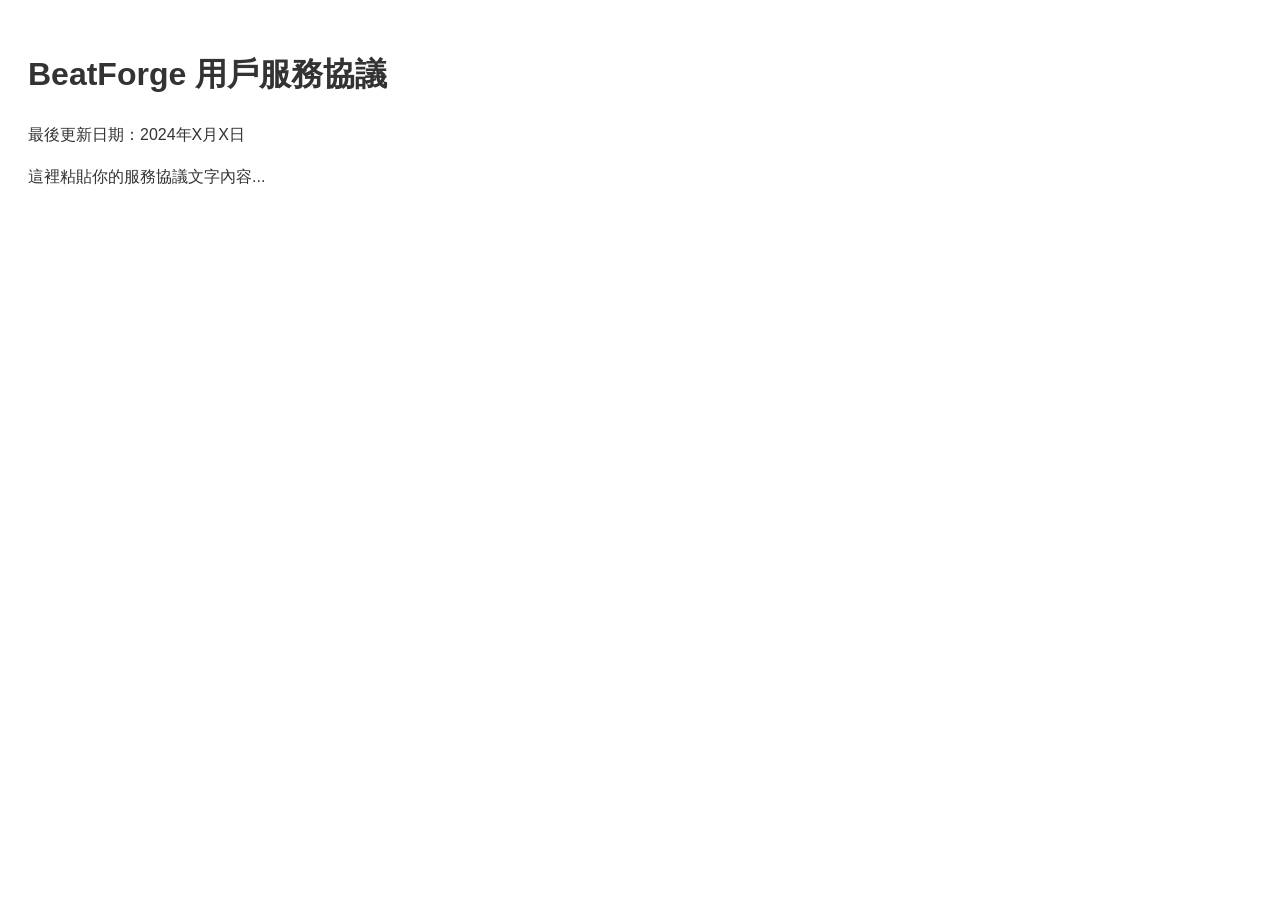
==== index.html @ 00e7d417 "Add Service Agreement" ====
<!DOCTYPE html>
<html>
<head>
    <meta charset="UTF-8">
    <meta name="viewport" content="width=device-width, initial-scale=1.0">
    <title>BeatForge 服務協議</title>
    <style>body { font-family: sans-serif; padding: 20px; line-height: 1.6; color: #333; }</style>
</head>
<body>
    <h1>BeatForge 用戶服務協議</h1>
    <p>最後更新日期：2024年X月X日</p>
    <p>這裡粘貼你的服務協議文字內容...</p>
</body>
</html>
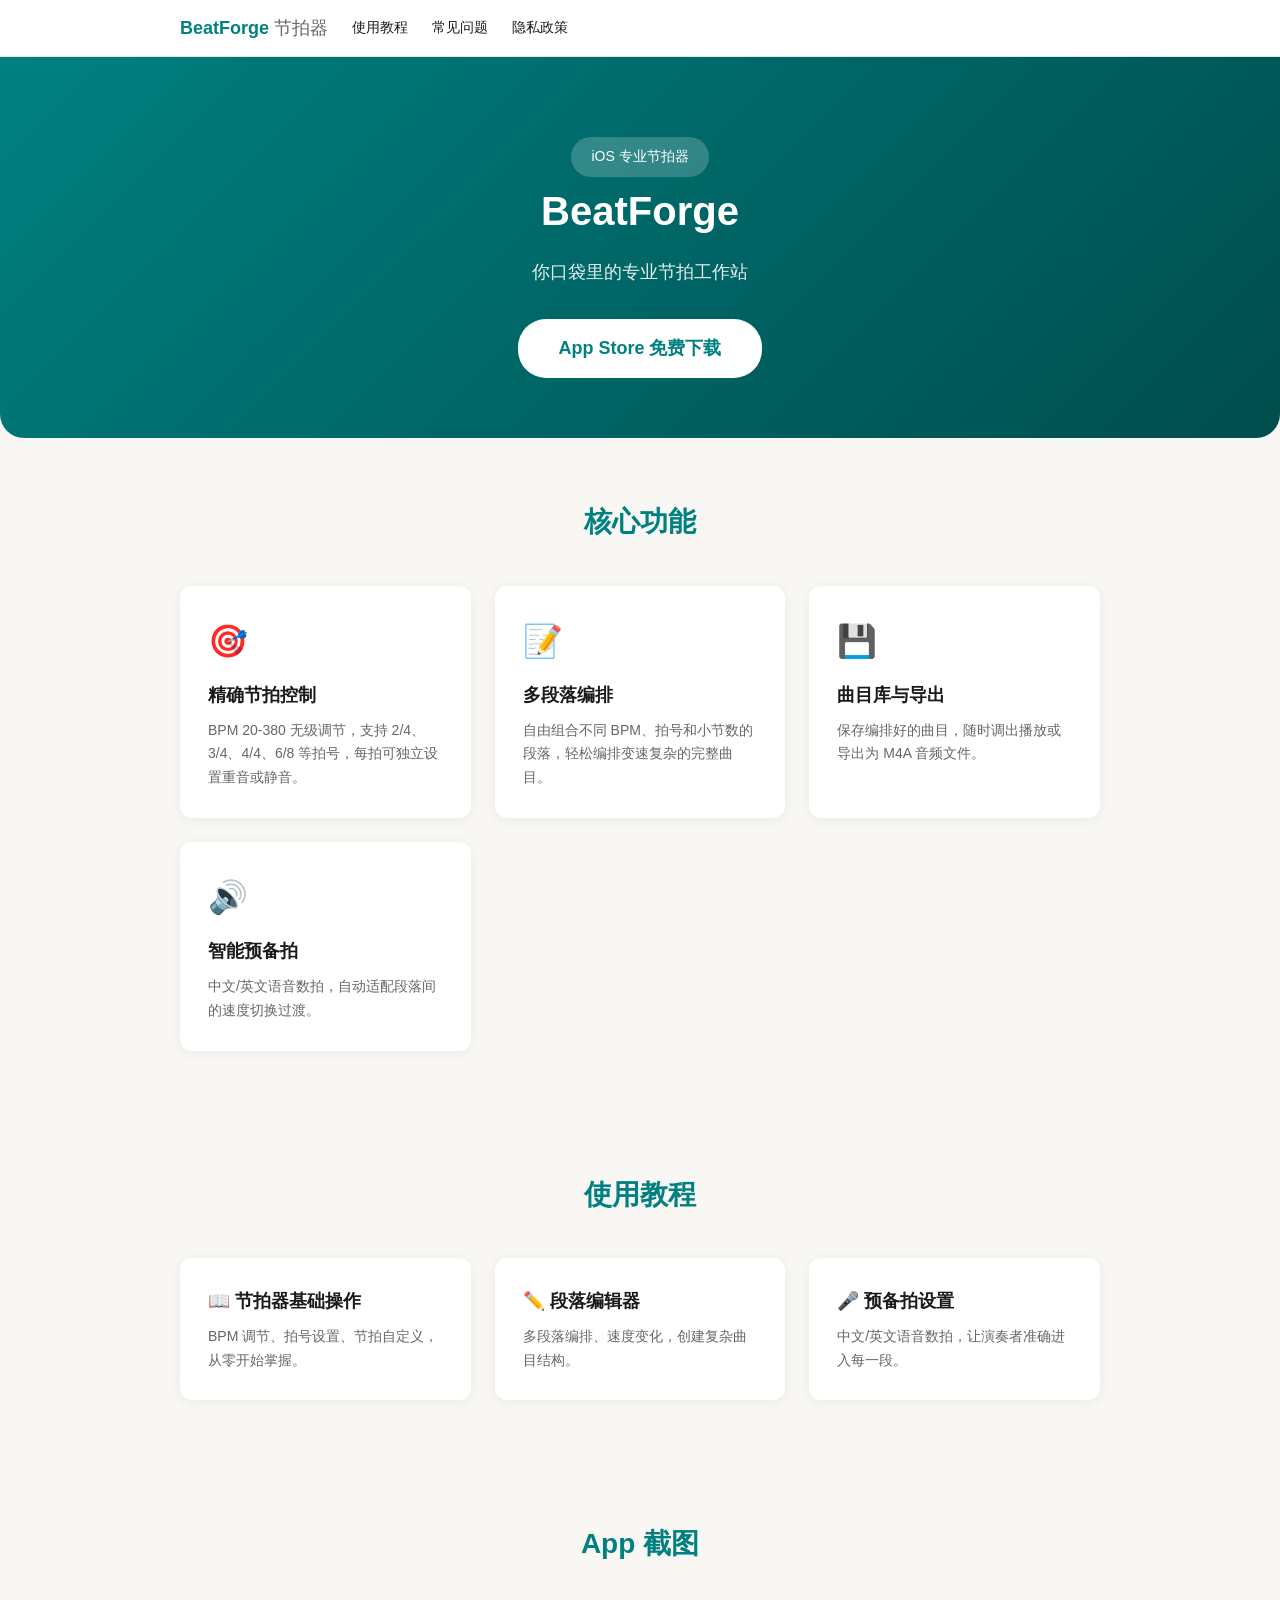
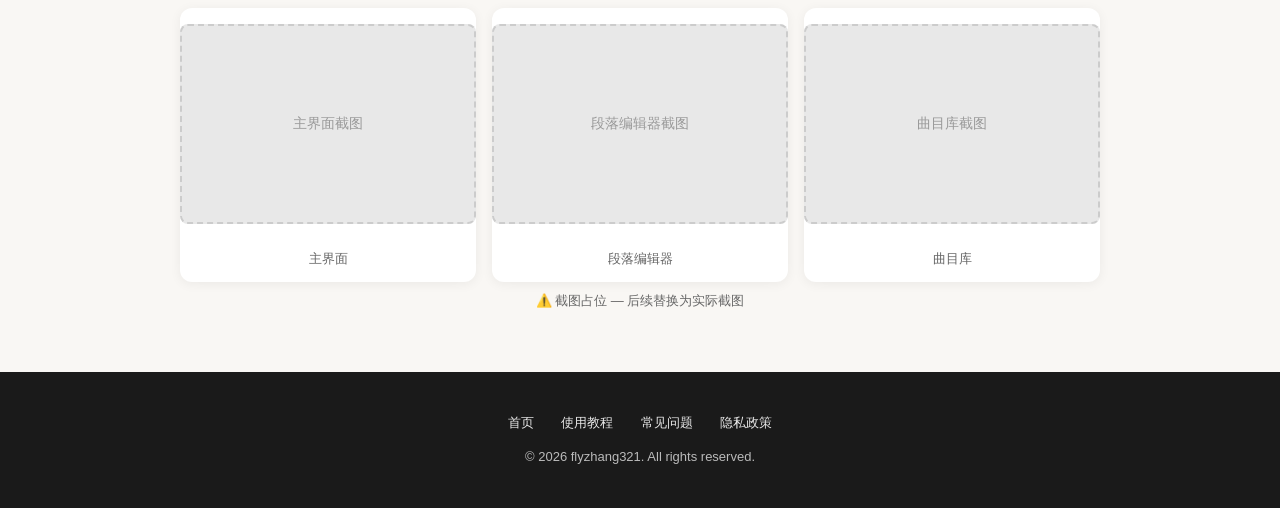
==== commit 0c948afd: "BeatForge website" ====
--- a/index.html
+++ b/index.html
@@ -1,14 +1,110 @@
 <!DOCTYPE html>
-<html>
+<html lang="zh-CN">
 <head>
-    <meta charset="UTF-8">
-    <meta name="viewport" content="width=device-width, initial-scale=1.0">
-    <title>BeatForge 服務協議</title>
-    <style>body { font-family: sans-serif; padding: 20px; line-height: 1.6; color: #333; }</style>
+  <meta charset="UTF-8">
+  <meta name="viewport" content="width=device-width, initial-scale=1">
+  <title>BeatForge — 专业节拍器与音乐编排工具</title>
+  <meta name="description" content="BeatForge 是一款专业级节拍器，支持多段落编排、M4A 导出和智能预备拍，为鼓手和音乐创作者设计。">
+  <link rel="stylesheet" href="css/style.css">
+  <link rel="icon" href="images/favicon.png">
 </head>
 <body>
-    <h1>BeatForge 用戶服務協議</h1>
-    <p>最後更新日期：2024年X月X日</p>
-    <p>這裡粘貼你的服務協議文字內容...</p>
+
+<header>
+  <nav>
+    <a href="index.html" class="logo">BeatForge <span>节拍器</span></a>
+    <a href="tutorials/basic.html">使用教程</a>
+    <a href="faq.html">常见问题</a>
+    <a href="privacy.html">隐私政策</a>
+  </nav>
+</header>
+
+<section class="hero">
+  <div class="badge">iOS 专业节拍器</div>
+  <h1>BeatForge</h1>
+  <p>你口袋里的专业节拍工作站</p>
+  <a href="https://apps.apple.com/app/id6771656387" class="btn-download">App Store 免费下载</a>
+</section>
+
+<div class="container">
+
+  <section class="section">
+    <h2 class="section-title">核心功能</h2>
+    <div class="features-grid">
+      <div class="feature-card">
+        <div class="icon">🎯</div>
+        <h3>精确节拍控制</h3>
+        <p>BPM 20-380 无级调节，支持 2/4、3/4、4/4、6/8 等拍号，每拍可独立设置重音或静音。</p>
+      </div>
+      <div class="feature-card">
+        <div class="icon">📝</div>
+        <h3>多段落编排</h3>
+        <p>自由组合不同 BPM、拍号和小节数的段落，轻松编排变速复杂的完整曲目。</p>
+      </div>
+      <div class="feature-card">
+        <div class="icon">💾</div>
+        <h3>曲目库与导出</h3>
+        <p>保存编排好的曲目，随时调出播放或导出为 M4A 音频文件。</p>
+      </div>
+      <div class="feature-card">
+        <div class="icon">🔊</div>
+        <h3>智能预备拍</h3>
+        <p>中文/英文语音数拍，自动适配段落间的速度切换过渡。</p>
+      </div>
+    </div>
+  </section>
+
+  <section class="section">
+    <h2 class="section-title">使用教程</h2>
+    <div class="features-grid">
+      <a href="tutorials/basic.html" class="feature-card" style="color:inherit;display:block;">
+        <h3>📖 节拍器基础操作</h3>
+        <p>BPM 调节、拍号设置、节拍自定义，从零开始掌握。</p>
+      </a>
+      <a href="tutorials/editor.html" class="feature-card" style="color:inherit;display:block;">
+        <h3>✏️ 段落编辑器</h3>
+        <p>多段落编排、速度变化，创建复杂曲目结构。</p>
+      </a>
+      <a href="tutorials/countin.html" class="feature-card" style="color:inherit;display:block;">
+        <h3>🎤 预备拍设置</h3>
+        <p>中文/英文语音数拍，让演奏者准确进入每一段。</p>
+      </a>
+    </div>
+  </section>
+
+  <section class="section">
+    <h2 class="section-title">App 截图</h2>
+    <div class="screenshots">
+      <div class="screenshot-card">
+        <div class="img-placeholder">主界面截图</div>
+        <div class="label">主界面</div>
+      </div>
+      <div class="screenshot-card">
+        <div class="img-placeholder">段落编辑器截图</div>
+        <div class="label">段落编辑器</div>
+      </div>
+      <div class="screenshot-card">
+        <div class="img-placeholder">曲目库截图</div>
+        <div class="label">曲目库</div>
+      </div>
+    </div>
+    <p style="text-align:center;color:var(--text-light);font-size:13px;margin-top:8px;">
+      ⚠️ 截图占位 — 后续替换为实际截图
+    </p>
+  </section>
+
+</div>
+
+<footer>
+  <div class="links">
+    <a href="index.html">首页</a>
+    <a href="tutorials/basic.html">使用教程</a>
+    <a href="faq.html">常见问题</a>
+    <a href="privacy.html">隐私政策</a>
+  </div>
+  <p>© 2026 flyzhang321. All rights reserved.</p>
+</footer>
+
+<script src="js/script.js"></script>
 </body>
 </html>
--- a/css/style.css
+++ b/css/style.css
@@ -0,0 +1,127 @@
+/* ===== BeatForge 官网样式 ===== */
+:root {
+  --primary: #008080;
+  --primary-dark: #006060;
+  --primary-light: #00a0a0;
+  --bg: #f9f7f4;
+  --bg-card: #ffffff;
+  --text: #1a1a1a;
+  --text-light: #666;
+  --border: #e5e5e5;
+  --shadow: 0 2px 12px rgba(0,0,0,0.06);
+  --radius: 12px;
+}
+
+* { margin: 0; padding: 0; box-sizing: border-box; }
+body { font-family: -apple-system, BlinkMacSystemFont, "PingFang SC", "Helvetica Neue", sans-serif; background: var(--bg); color: var(--text); line-height: 1.7; }
+
+a { color: var(--primary); text-decoration: none; }
+a:hover { color: var(--primary-dark); }
+
+/* ===== 顶部导航 ===== */
+header {
+  background: var(--bg-card);
+  border-bottom: 1px solid var(--border);
+  position: sticky; top: 0; z-index: 100;
+}
+nav {
+  max-width: 960px; margin: 0 auto; padding: 0 20px;
+  display: flex; align-items: center; height: 56px; gap: 24px;
+}
+nav .logo { font-weight: 700; font-size: 18px; color: var(--primary); }
+nav .logo span { font-weight: 300; color: var(--text-light); }
+nav a { font-size: 14px; color: var(--text); }
+nav a:hover { color: var(--primary); }
+
+/* ===== 主容器 ===== */
+.container { max-width: 960px; margin: 0 auto; padding: 0 20px; }
+
+/* ===== 首页 Hero ===== */
+.hero {
+  text-align: center; padding: 80px 20px 60px;
+  background: linear-gradient(135deg, #008080 0%, #004d4d 100%);
+  color: white; border-radius: 0 0 24px 24px;
+}
+.hero h1 { font-size: 40px; font-weight: 700; margin-bottom: 12px; }
+.hero p { font-size: 18px; opacity: 0.9; margin-bottom: 32px; }
+.hero .badge {
+  display: inline-block; background: rgba(255,255,255,0.2);
+  padding: 8px 20px; border-radius: 20px; font-size: 14px;
+}
+.btn-download {
+  display: inline-block; background: white; color: var(--primary);
+  padding: 14px 40px; border-radius: 28px; font-size: 18px; font-weight: 600;
+  transition: transform 0.2s, box-shadow 0.2s;
+}
+.btn-download:hover { transform: translateY(-2px); box-shadow: 0 8px 24px rgba(0,0,0,0.15); color: var(--primary-dark); }
+
+/* ===== 功能区域 ===== */
+.section { padding: 60px 0; }
+.section-title { font-size: 28px; text-align: center; margin-bottom: 40px; color: var(--primary); }
+
+.features-grid { display: grid; grid-template-columns: repeat(auto-fit, minmax(260px, 1fr)); gap: 24px; }
+.feature-card {
+  background: var(--bg-card); border-radius: var(--radius); padding: 28px;
+  box-shadow: var(--shadow); transition: transform 0.2s;
+}
+.feature-card:hover { transform: translateY(-4px); }
+.feature-card .icon { font-size: 32px; margin-bottom: 12px; }
+.feature-card h3 { font-size: 18px; margin-bottom: 8px; }
+.feature-card p { font-size: 14px; color: var(--text-light); }
+
+/* ===== 截图区 ===== */
+.screenshots { display: grid; grid-template-columns: repeat(auto-fit, minmax(200px, 1fr)); gap: 16px; }
+.screenshot-card {
+  background: var(--bg-card); border-radius: var(--radius); overflow: hidden;
+  box-shadow: var(--shadow); text-align: center; padding-bottom: 12px;
+}
+.screenshot-card img { width: 100%; display: block; }
+.screenshot-card .label { font-size: 13px; color: var(--text-light); padding: 8px 12px 0; }
+
+/* ===== 内容页通用 ===== */
+.page-header {
+  padding: 40px 20px; text-align: center; background: var(--bg-card);
+  border-bottom: 1px solid var(--border);
+}
+.page-header h1 { font-size: 28px; margin-bottom: 8px; }
+.page-header p { color: var(--text-light); font-size: 15px; }
+
+.content { padding: 40px 0 80px; }
+.content h2 { font-size: 22px; color: var(--primary); margin: 32px 0 16px; padding-bottom: 8px; border-bottom: 2px solid var(--primary); }
+.content h3 { font-size: 18px; margin: 24px 0 12px; }
+.content p { margin-bottom: 16px; }
+.content ul, .content ol { margin: 0 0 16px 20px; }
+.content li { margin-bottom: 8px; }
+.content .tip { background: #e8f4f4; padding: 16px 20px; border-radius: 8px; margin: 16px 0; font-size: 14px; }
+.content .tip strong { color: var(--primary); }
+.content img { max-width: 100%; border-radius: 8px; box-shadow: var(--shadow); margin: 16px 0; }
+
+/* ===== FAQ ===== */
+.faq-item { background: var(--bg-card); border-radius: var(--radius); padding: 20px 24px; margin-bottom: 12px; box-shadow: var(--shadow); }
+.faq-item h3 { color: var(--primary); font-size: 16px; margin-bottom: 8px; cursor: pointer; }
+.faq-item p { font-size: 14px; color: var(--text-light); }
+
+/* ===== 页脚 ===== */
+footer { background: var(--text); color: rgba(255,255,255,0.7); padding: 40px 20px; text-align: center; font-size: 13px; }
+footer a { color: rgba(255,255,255,0.9); }
+footer a:hover { color: white; }
+footer .links { margin-bottom: 12px; }
+footer .links a { margin: 0 12px; }
+
+/* ===== 图片占位 ===== */
+.img-placeholder {
+  background: #e8e8e8; border-radius: 8px; display: flex;
+  align-items: center; justify-content: center;
+  color: #999; font-size: 14px; min-height: 200px;
+  margin: 16px 0; border: 2px dashed #ccc;
+}
+
+/* ===== 响应式 ===== */
+@media (max-width: 640px) {
+  .hero h1 { font-size: 28px; }
+  .hero p { font-size: 16px; }
+  .hero { padding: 60px 16px 40px; }
+  nav { gap: 12px; }
+  nav a { font-size: 13px; }
+  .section-title { font-size: 22px; }
+}
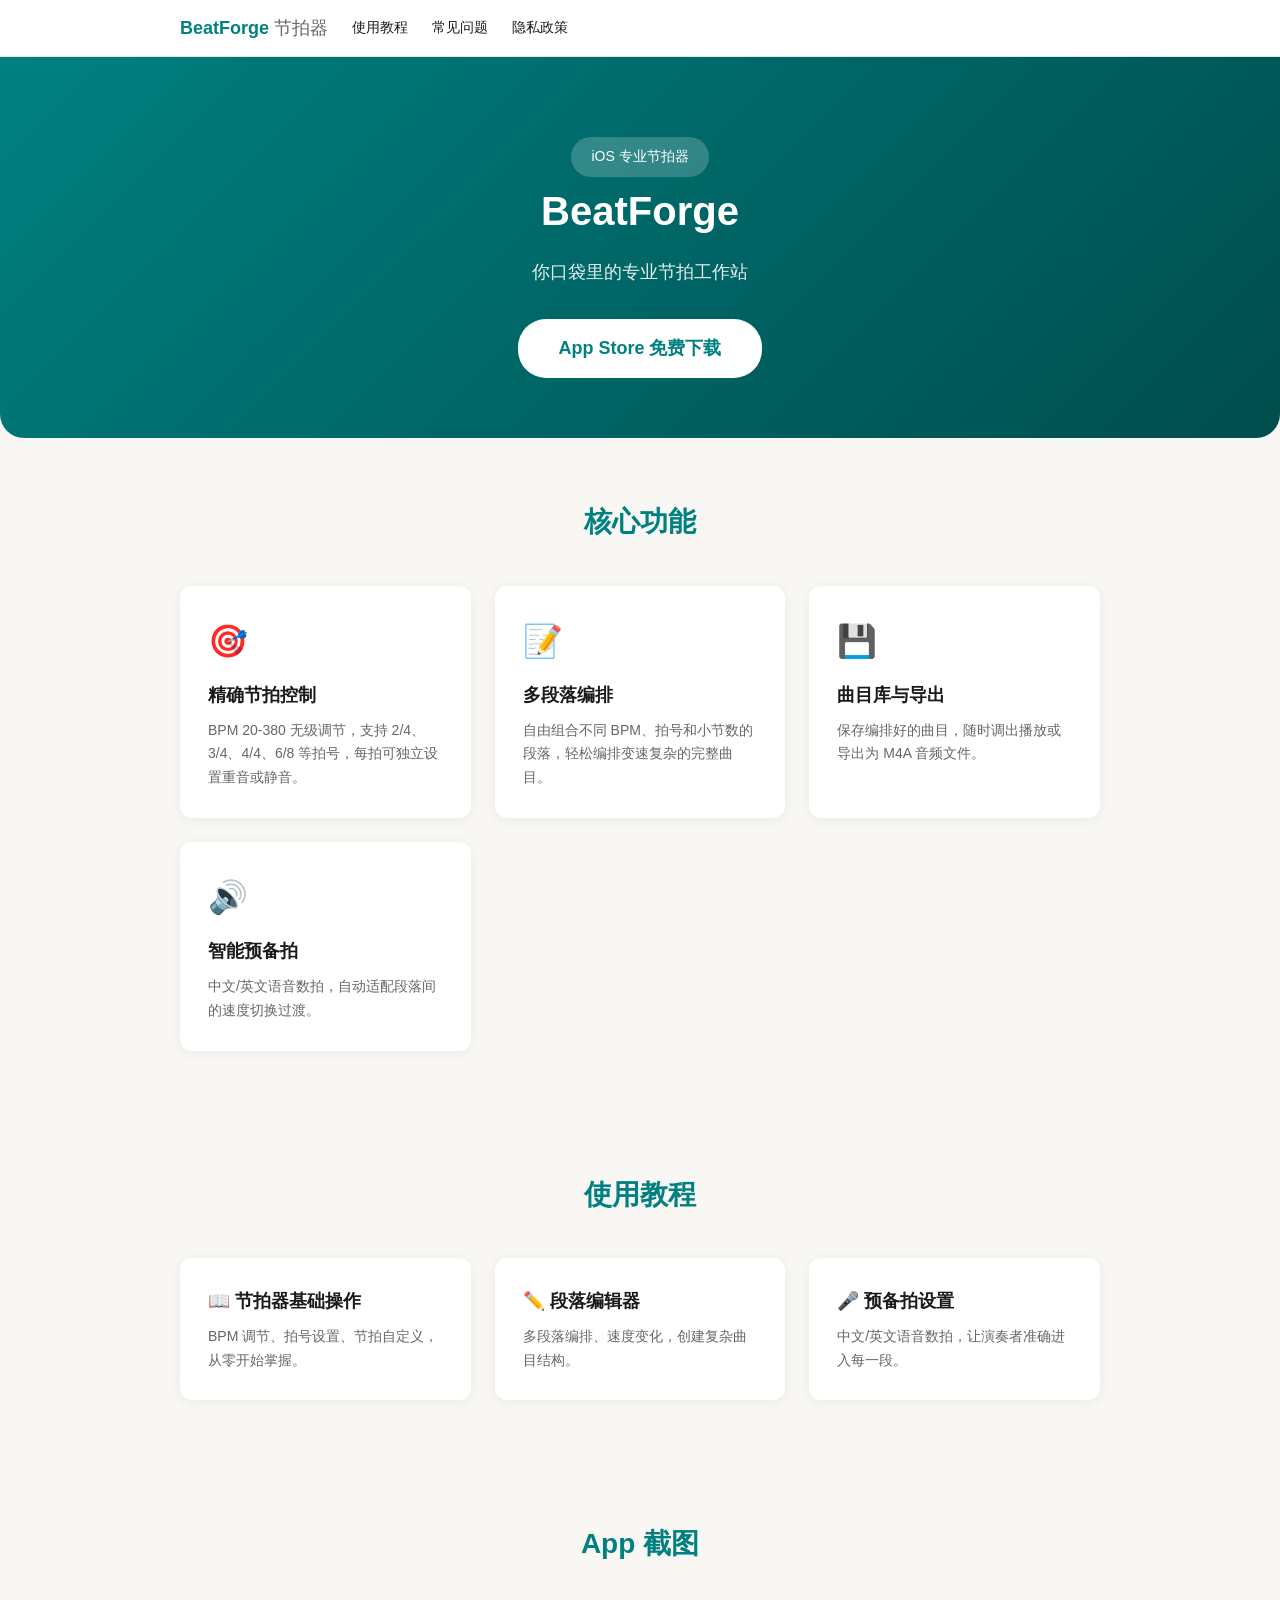
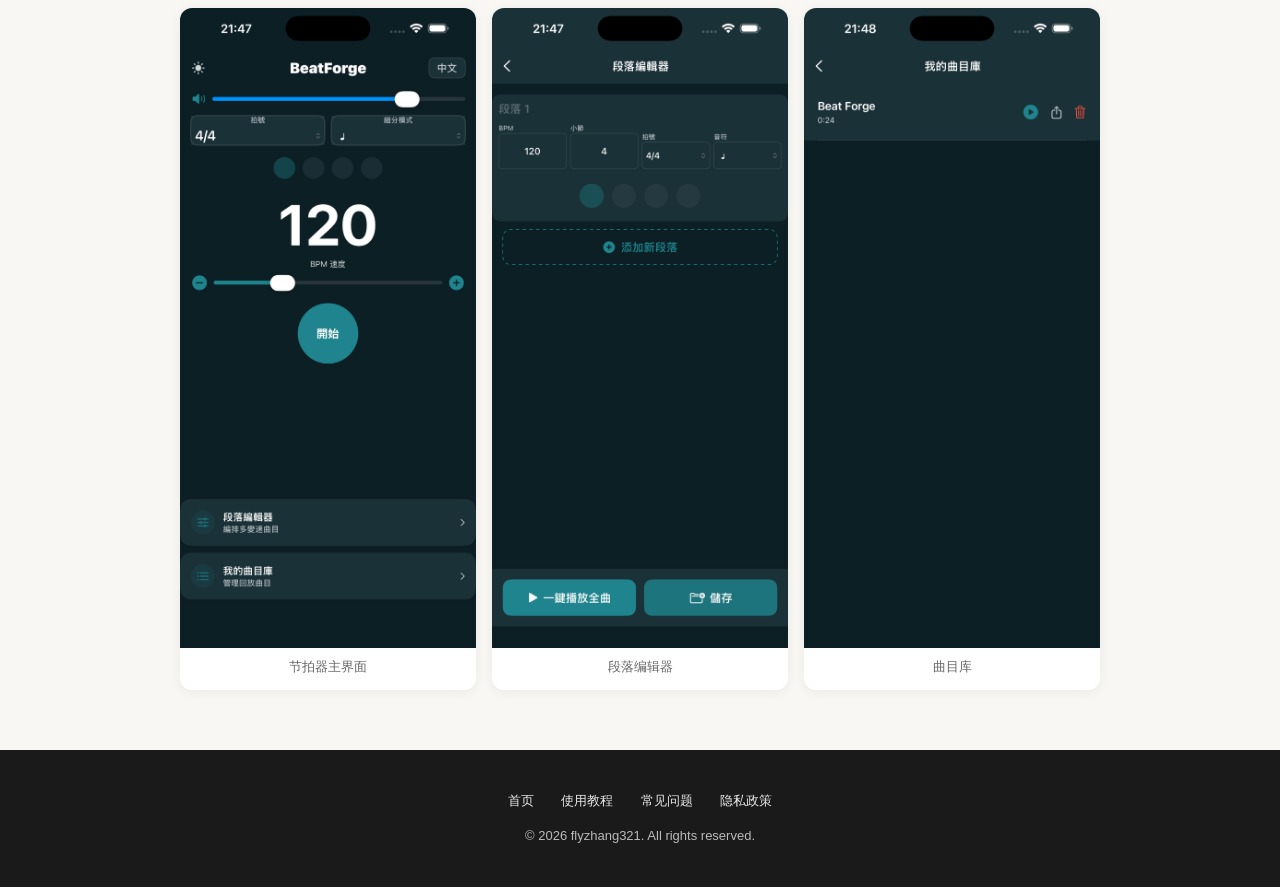
==== commit 11c226a4: "替换首页截图" ====
--- a/index.html
+++ b/index.html
@@ -76,21 +76,18 @@
     <h2 class="section-title">App 截图</h2>
     <div class="screenshots">
       <div class="screenshot-card">
-        <div class="img-placeholder">主界面截图</div>
-        <div class="label">主界面</div>
+        <img src="images/screenshot-main.png" alt="节拍器主界面">
+        <div class="label">节拍器主界面</div>
       </div>
       <div class="screenshot-card">
-        <div class="img-placeholder">段落编辑器截图</div>
+        <img src="images/screenshot-editor.png" alt="段落编辑器">
         <div class="label">段落编辑器</div>
       </div>
       <div class="screenshot-card">
-        <div class="img-placeholder">曲目库截图</div>
+        <img src="images/screenshot-library.png" alt="曲目库">
         <div class="label">曲目库</div>
       </div>
     </div>
-    <p style="text-align:center;color:var(--text-light);font-size:13px;margin-top:8px;">
-      ⚠️ 截图占位 — 后续替换为实际截图
-    </p>
   </section>
 
 </div>
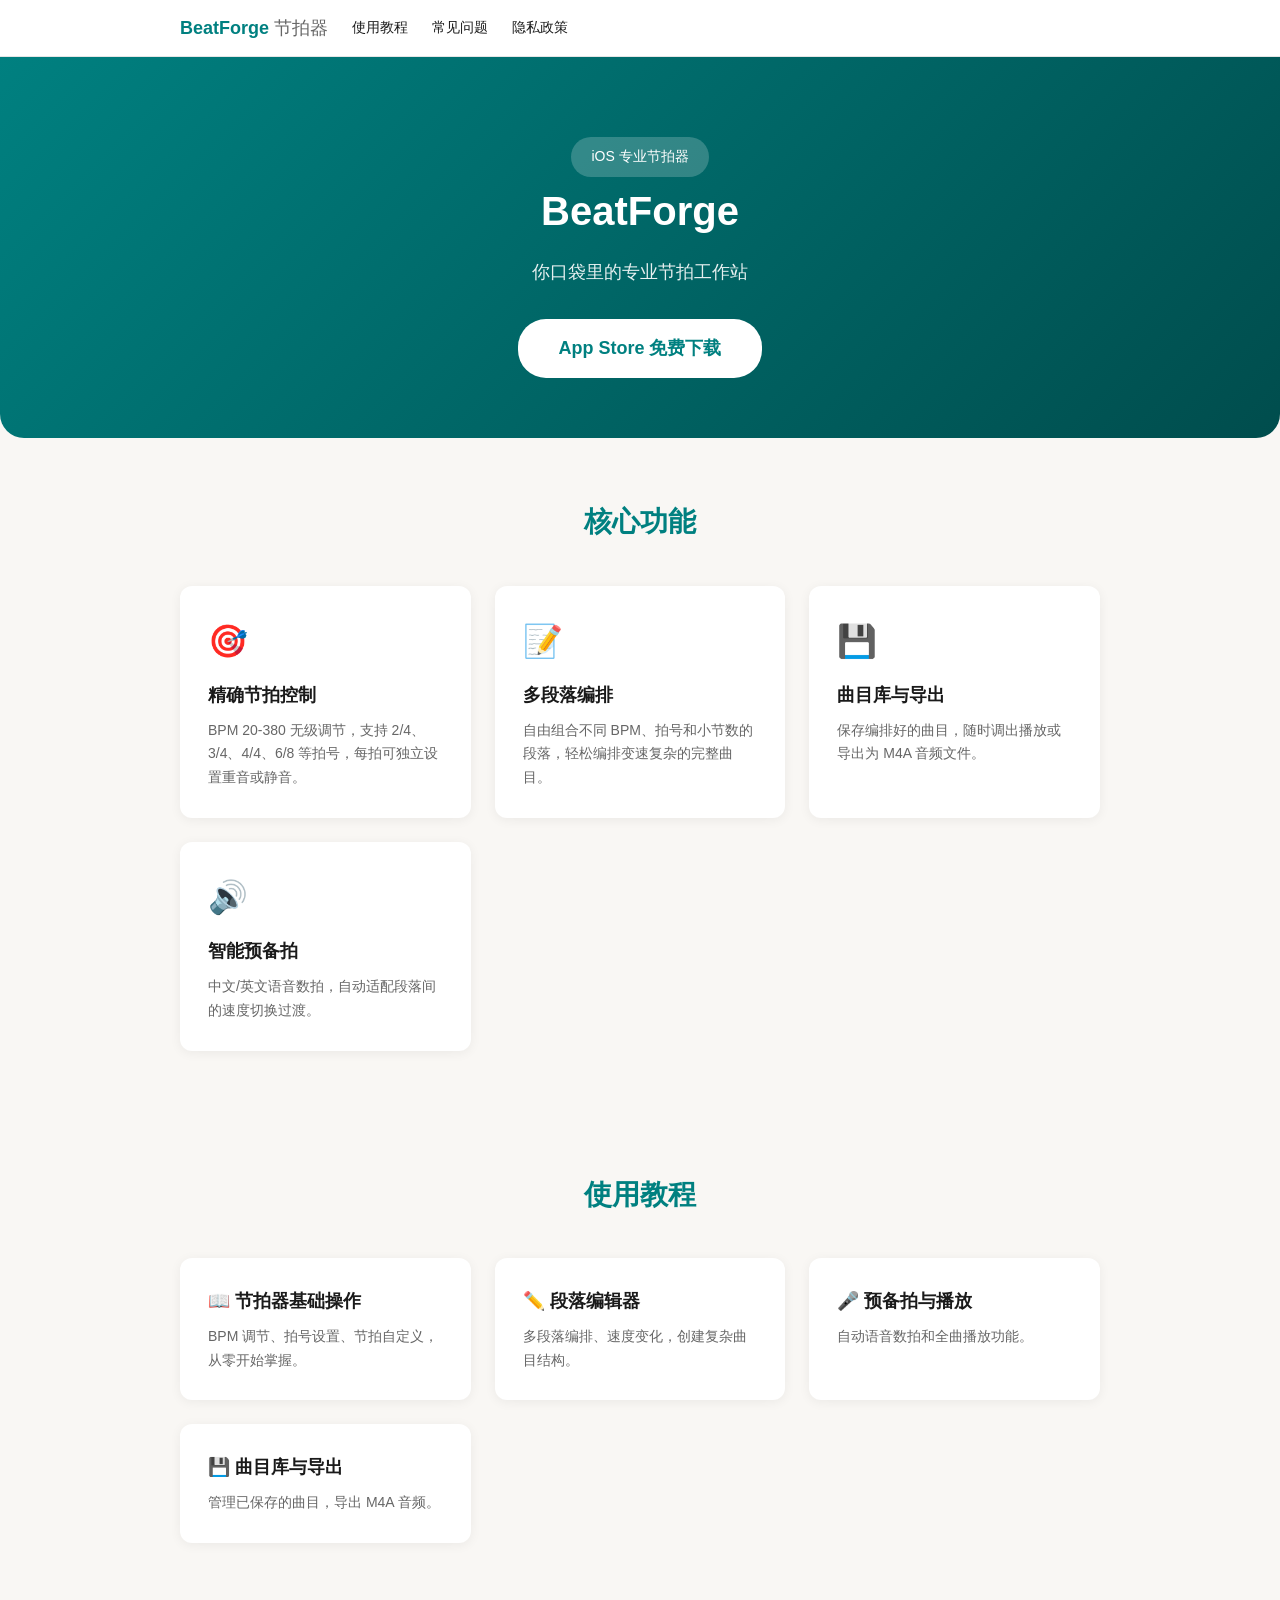
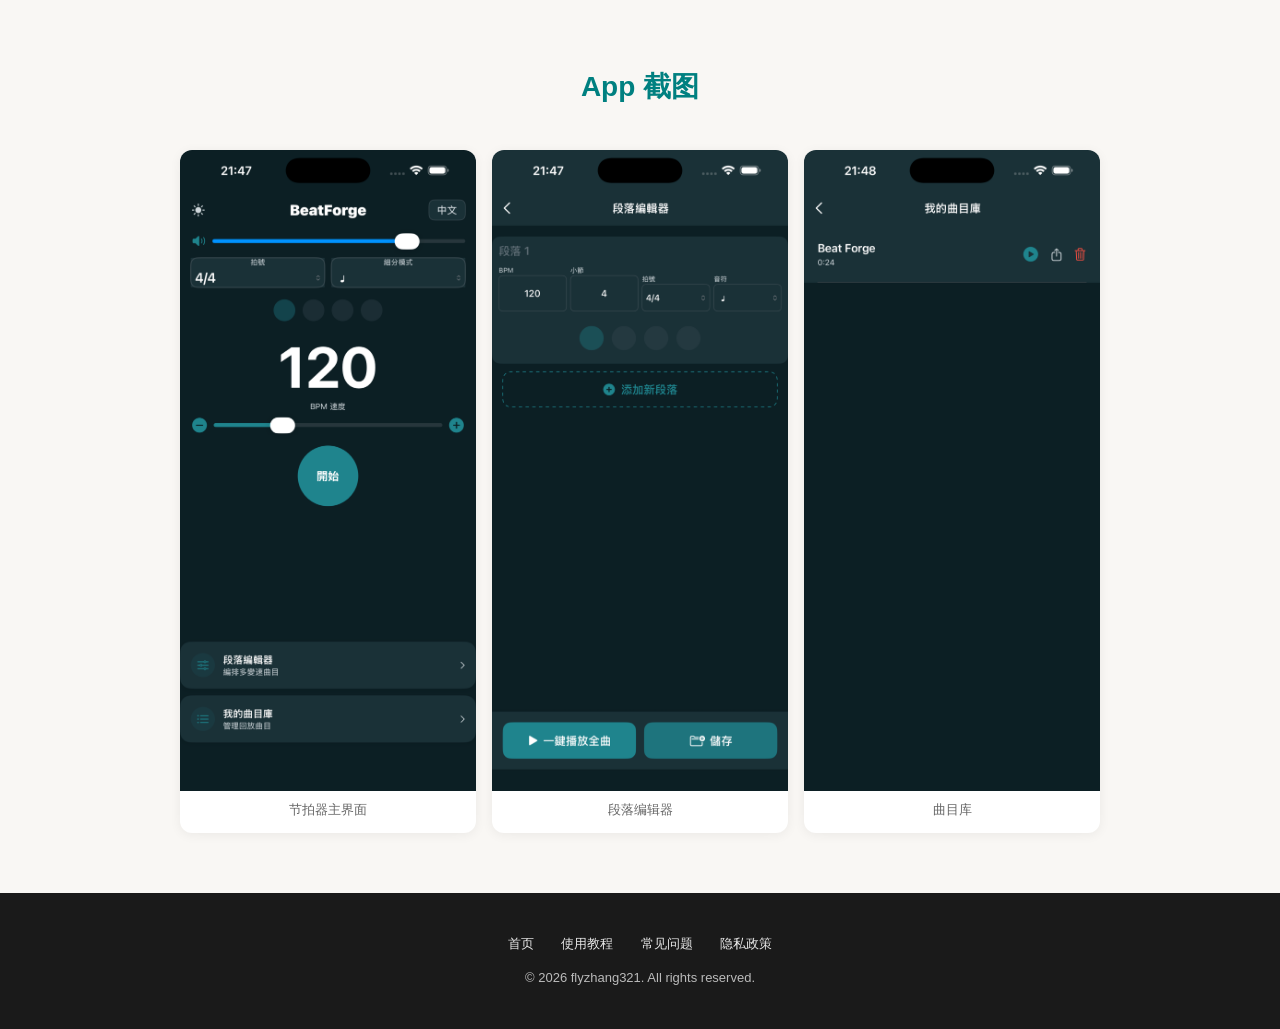
==== commit 3b9f02bb: "新增曲目库教程页面" ====
--- a/index.html
+++ b/index.html
@@ -66,8 +66,12 @@
         <p>多段落编排、速度变化，创建复杂曲目结构。</p>
       </a>
       <a href="tutorials/countin.html" class="feature-card" style="color:inherit;display:block;">
-        <h3>🎤 预备拍设置</h3>
-        <p>中文/英文语音数拍，让演奏者准确进入每一段。</p>
+        <h3>🎤 预备拍与播放</h3>
+        <p>自动语音数拍和全曲播放功能。</p>
+      </a>
+      <a href="tutorials/library.html" class="feature-card" style="color:inherit;display:block;">
+        <h3>💾 曲目库与导出</h3>
+        <p>管理已保存的曲目，导出 M4A 音频。</p>
       </a>
     </div>
   </section>
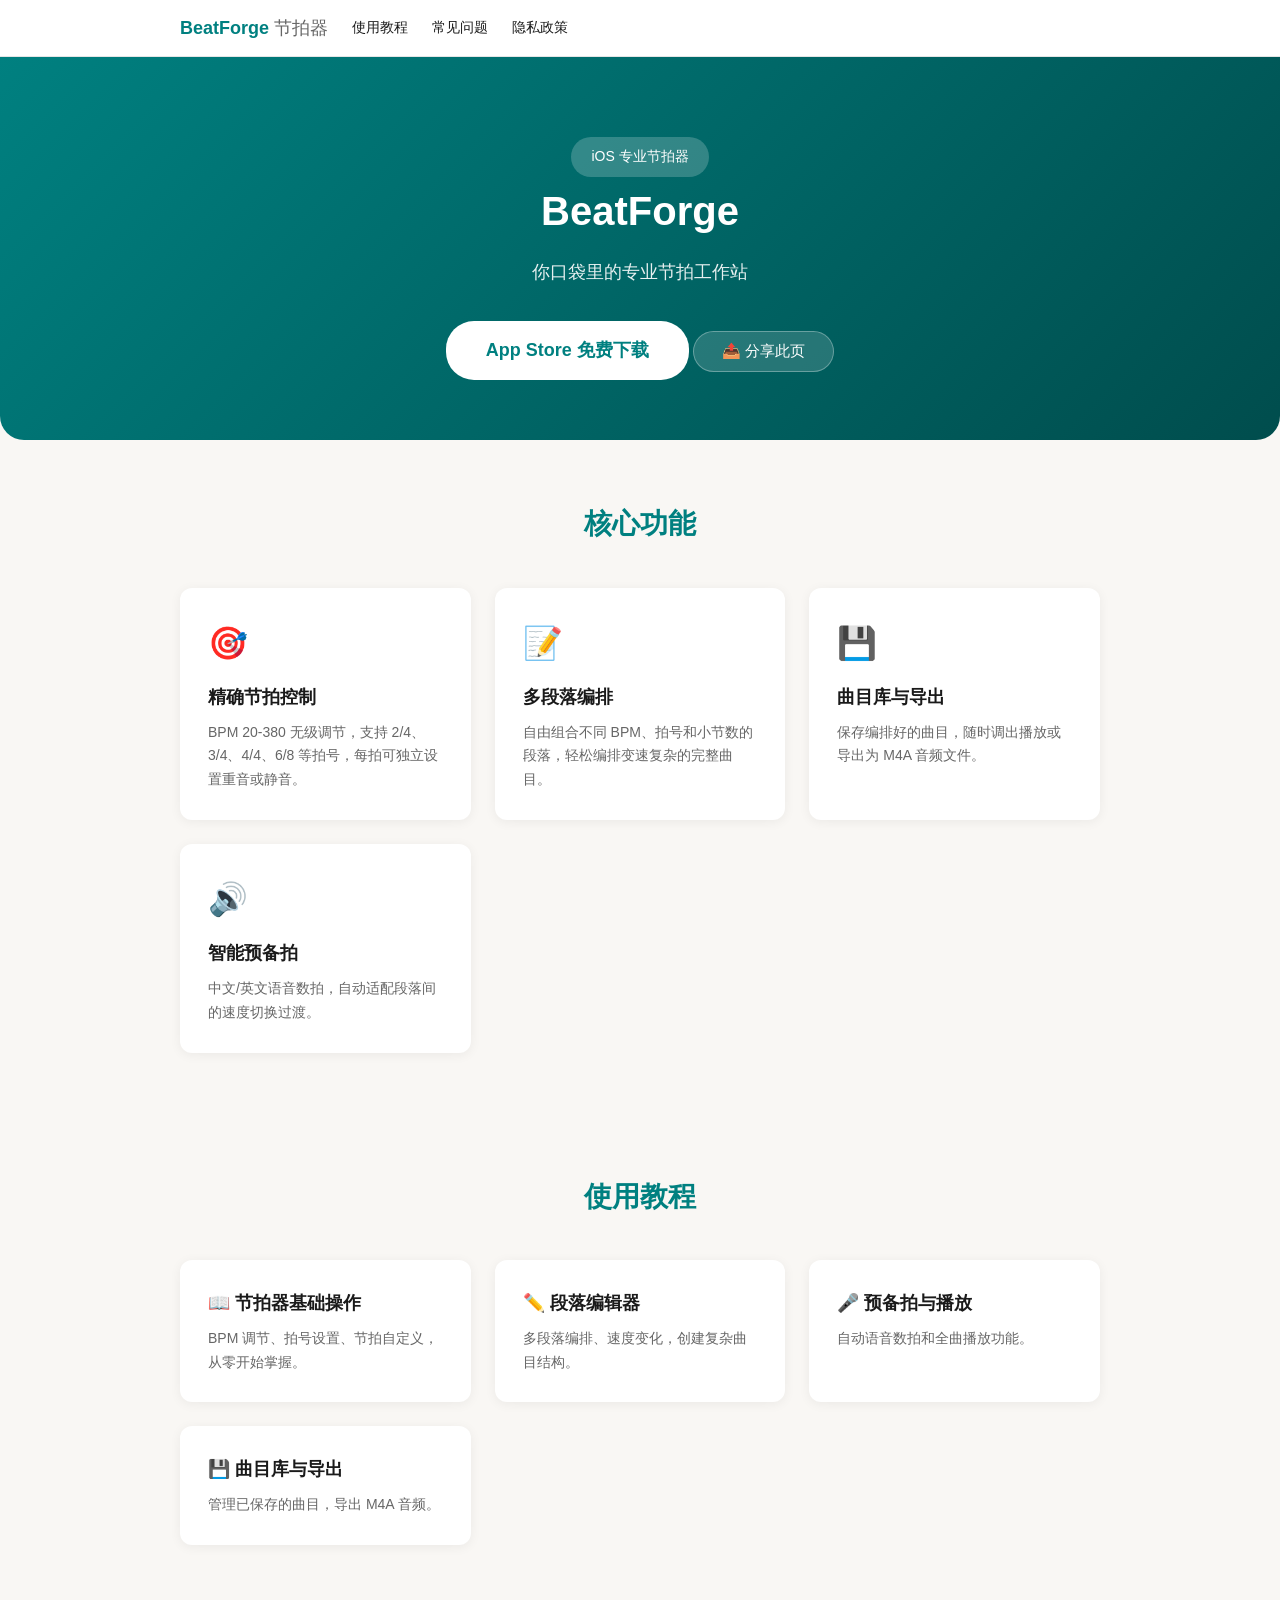
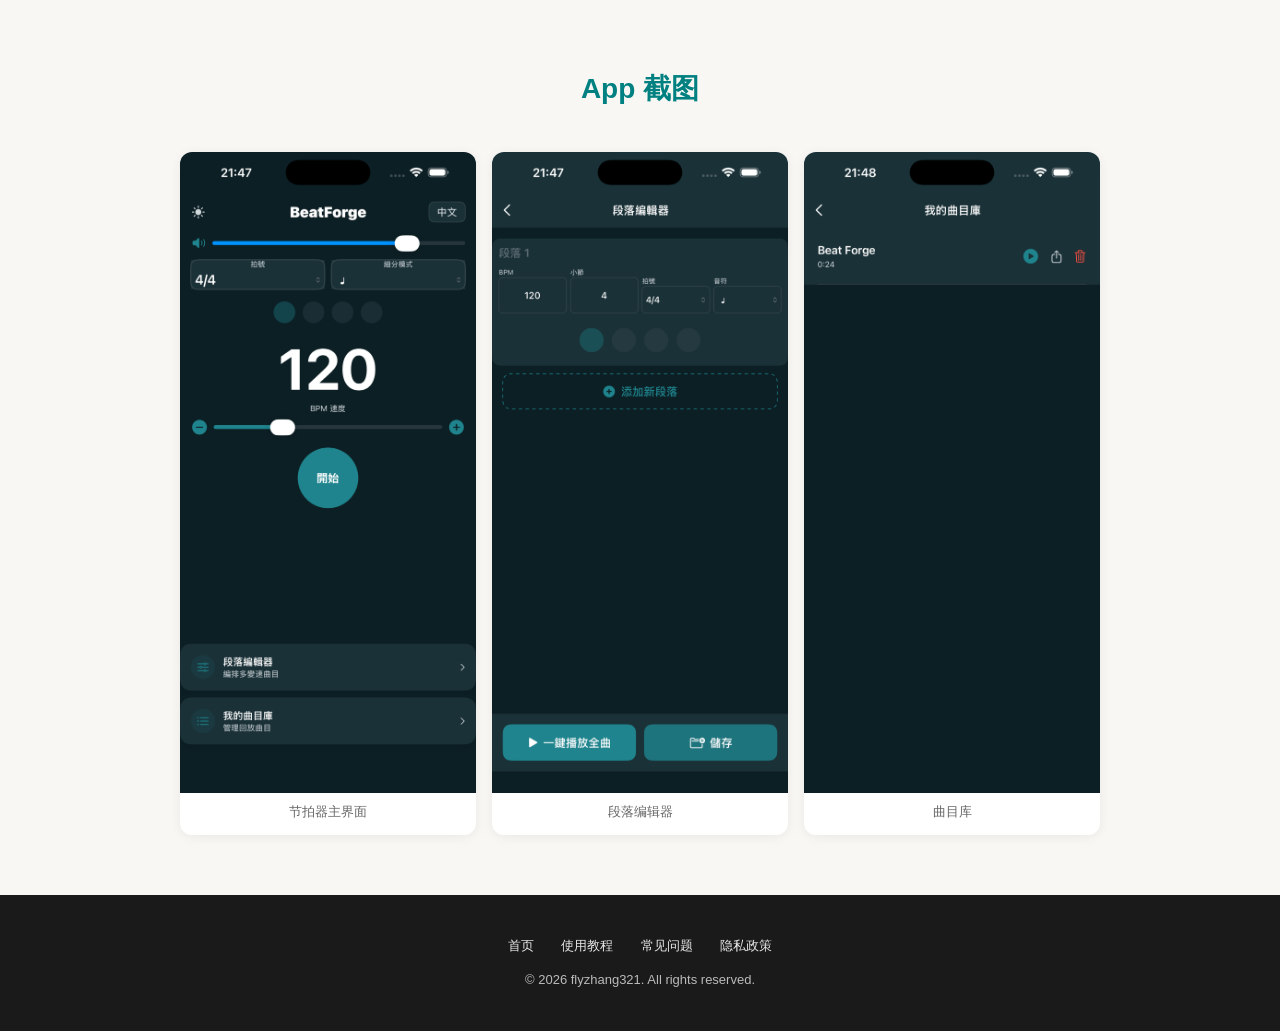
==== commit 6943fb11: "添加分享按钮" ====
--- a/index.html
+++ b/index.html
@@ -5,6 +5,10 @@
   <meta name="viewport" content="width=device-width, initial-scale=1">
   <title>BeatForge — 专业节拍器与音乐编排工具</title>
   <meta name="description" content="BeatForge 是一款专业级节拍器，支持多段落编排、M4A 导出和智能预备拍，为鼓手和音乐创作者设计。">
+  <meta property="og:title" content="BeatForge - 专业节拍器">
+  <meta property="og:description" content="智能节拍器 · 练鼓编曲必备。BPM 20-380，多段落编排，M4A 导出，免费下载。">
+  <meta property="og:image" content="https://flyzhang321.github.io/beatforge-docs/images/screenshot-main.png">
+  <meta property="og:url" content="https://flyzhang321.github.io/beatforge-docs/">
   <link rel="stylesheet" href="css/style.css">
   <link rel="icon" href="images/favicon.png">
 </head>
@@ -24,6 +28,7 @@
   <h1>BeatForge</h1>
   <p>你口袋里的专业节拍工作站</p>
   <a href="https://apps.apple.com/app/id6771656387" class="btn-download">App Store 免费下载</a>
+  <button id="shareBtn" style="display:inline-block;background:rgba(255,255,255,0.15);color:white;padding:10px 28px;border-radius:24px;font-size:15px;border:1px solid rgba(255,255,255,0.3);cursor:pointer;margin-top:12px;">📤 分享此页</button>
 </section>
 
 <div class="container">
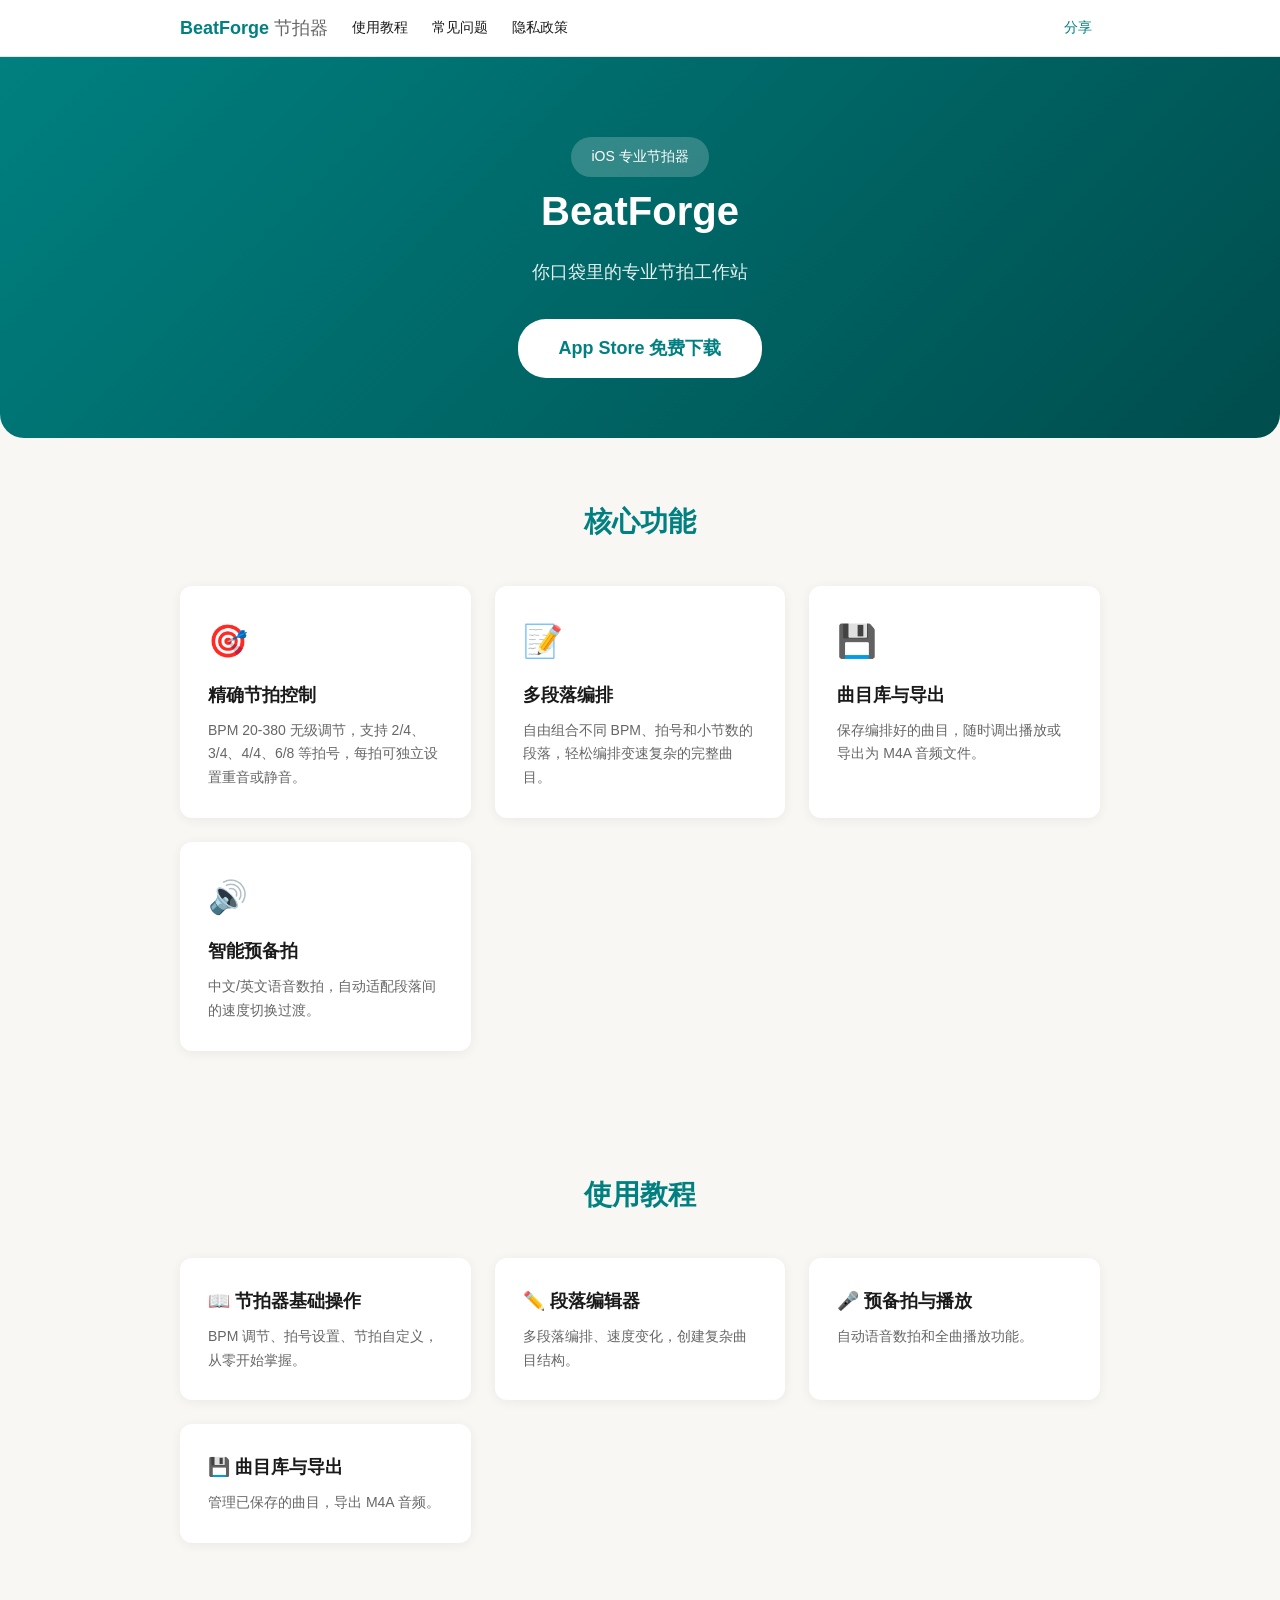
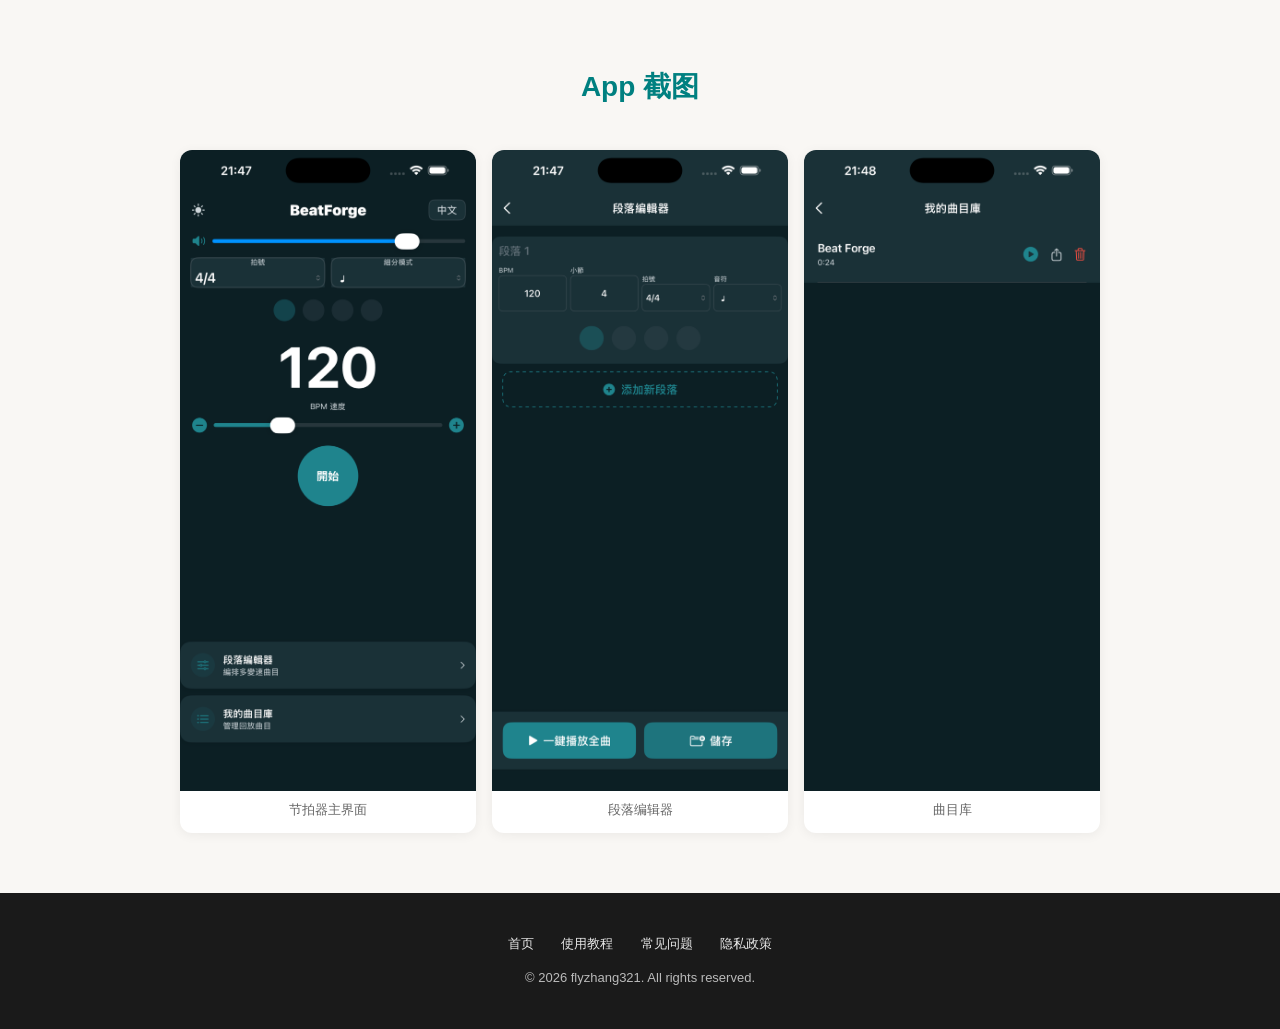
==== commit d9a0667f: "分享按钮移到右上角导航栏" ====
--- a/index.html
+++ b/index.html
@@ -20,6 +20,7 @@
     <a href="tutorials/basic.html">使用教程</a>
     <a href="faq.html">常见问题</a>
     <a href="privacy.html">隐私政策</a>
+    <button id="shareBtn" style="background:none;border:none;color:var(--primary);cursor:pointer;font-size:14px;padding:4px 8px;margin-left:auto;">分享</button>
   </nav>
 </header>
 
@@ -28,7 +29,6 @@
   <h1>BeatForge</h1>
   <p>你口袋里的专业节拍工作站</p>
   <a href="https://apps.apple.com/app/id6771656387" class="btn-download">App Store 免费下载</a>
-  <button id="shareBtn" style="display:inline-block;background:rgba(255,255,255,0.15);color:white;padding:10px 28px;border-radius:24px;font-size:15px;border:1px solid rgba(255,255,255,0.3);cursor:pointer;margin-top:12px;">📤 分享此页</button>
 </section>
 
 <div class="container">
